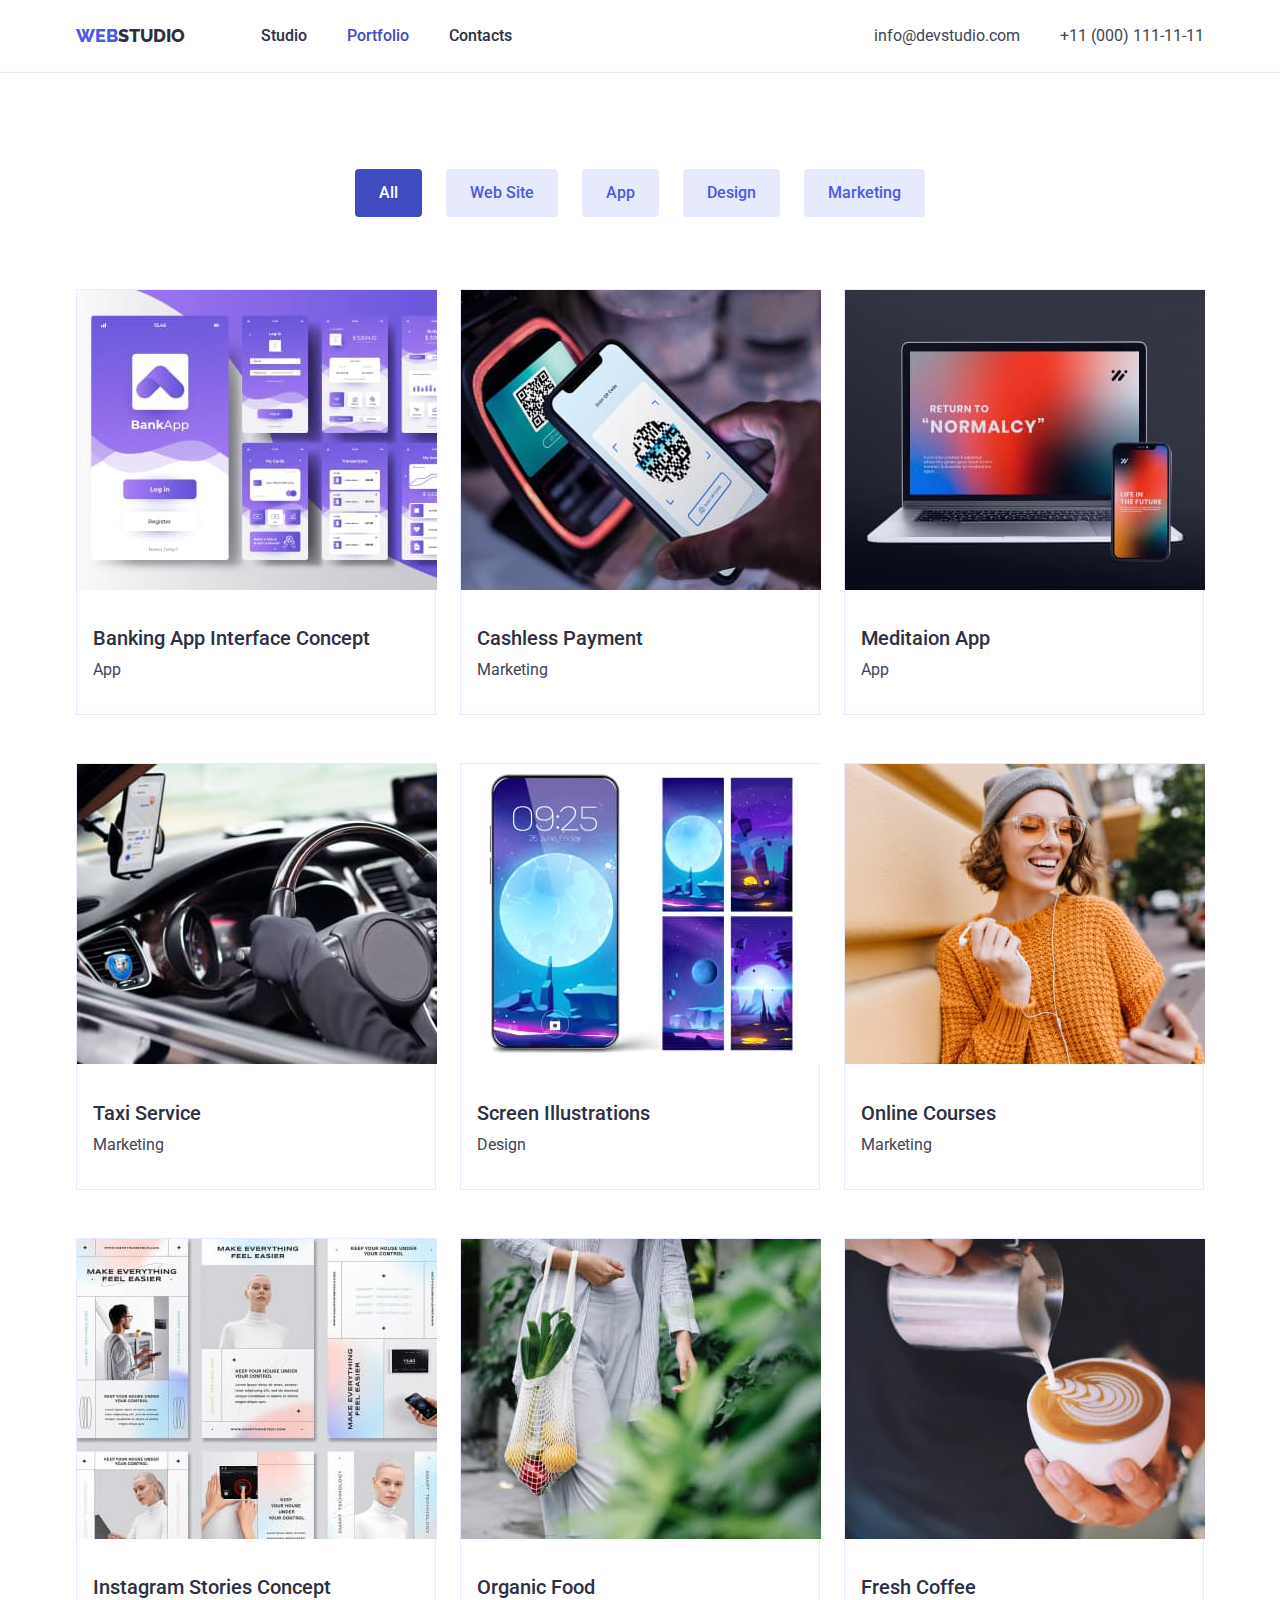
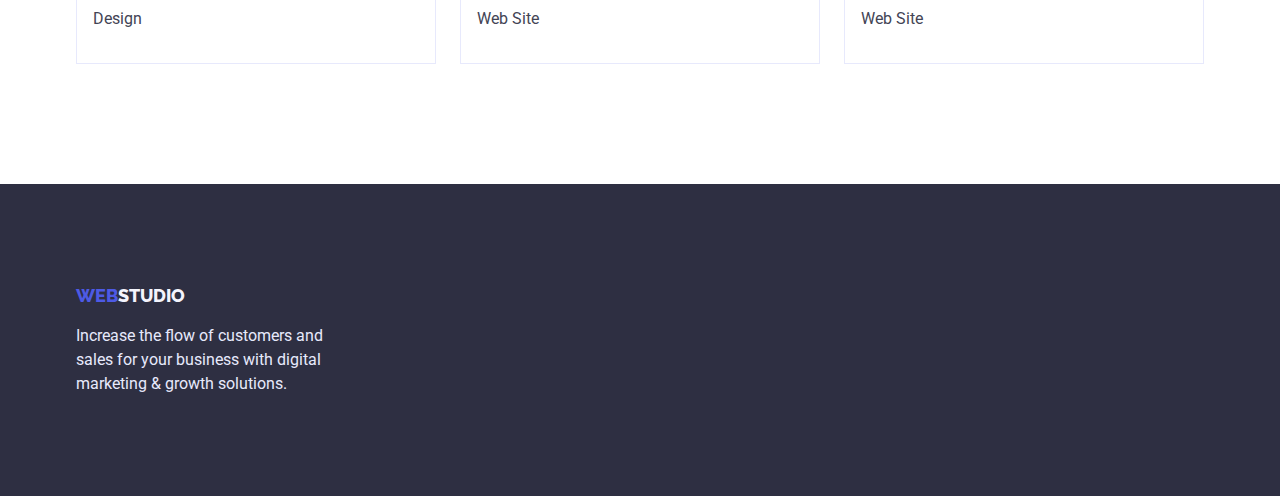
==== portfolio.html @ 3c7a26be "create" ====
<!DOCTYPE html>
<html lang="en">
  <head>
    <meta charset="UTF-8" />
    <meta http-equiv="X-UA-Compatible" content="IE=edge" />
    <meta name="Студия" content="Web developoment" />
    <title>Web studio</title>
    <link rel="preconnect" href="https://fonts.googleapis.com" />
    <link rel="preconnect" href="https://fonts.gstatic.com" crossorigin />
    <link
      rel="stylesheet"
      href="https://cdnjs.cloudflare.com/ajax/libs/modern-normalize/1.0.0/modern-normalize.min.css"
    />
    <link
      rel="stylesheet"
      href="https://fonts.googleapis.com/css2?family=Raleway:wght@800&family=Roboto:wght@400;500;700;900&display=swap"
    />
    <link rel="stylesheet" href="./css/styles.css" />
  </head>

  <body class="body">
    <header class="header">
      <div class="container header-container">
        <nav class="header-nav">
          <a class="logo-link logo-link-dark" href="./index.html" class="link">
            <span class="logo">Web</span>Studio</a
          >
          <ul class="list list-header">
            <li>
              <a class="header-link" href="./index.html">Studio</a>
            </li>
            <li>
              <a class="header-link active-link" href="./portfolio.html"
                >Portfolio</a
              >
            </li>
            <li>
              <a class="header-link" href="#">Contacts</a>
            </li>
          </ul>
        </nav>
        <address>
          <ul class="list list-header">
            <li>
              <a class="header-address" href="mailto:info@devstudio.com"
                >info@devstudio.com</a
              >
            </li>
            <li>
              <a class="header-address" href="tel:+110001111111"
                >+11 (000) 111-11-11</a
              >
            </li>
          </ul>
        </address>
      </div>
    </header>

    <main>
      <section class="section portfolio">
        <div class="container">
          <h1 class="hidden">Portfolio</h1>
          <ul class="list button-list">
            <li>
              <button class="button-filter button-default" type="button">
                All
              </button>
            </li>
            <li>
              <button class="button-filter" type="button">Web Site</button>
            </li>
            <li><button class="button-filter" type="button">App</button></li>
            <li><button class="button-filter" type="button">Design</button></li>
            <li>
              <button class="button-filter" type="button">Marketing</button>
            </li>
          </ul>

          <ul class="list list-portfolio">
            <li class="link-none-decor">
              <a class="link-none-outline" href="#">
                <img 
                  src="./images/prtfl09.jpg"
                  alt="Ряд скриншотов банковского приложения для смартфона"
                  width="360"
                />
                <div class="portfolio-descript">
                  <h3 class="subtitle-portfolio">
                    Banking App Interface Concept
                  </h3>
                  <p class="text-portfolio">App</p>
                </div>
              </a>
            </li>
            <li class="link-none-decor">
              <a class="link-none-outline" href="#">
                <img
                  src="./images/prtfl08.jpg"
                  alt="Рука подносит смартфон для бесконтактной оплаты к терминалу"
                  width="360"
                />
                <div class="portfolio-descript">
                  <h3 class="subtitle-portfolio">Cashless Payment</h3>
                  <p class="text-portfolio">Marketing</p>
                </div>
              </a>
            </li>
            <li class="link-none-decor">
              <a class="link-none-outline" href="#">
                <img
                  src="./images/prtfl07.jpg"
                  alt="Открытый ноутбук и смартфон рядом с одинаковыми открытыми приложениями"
                  width="360"
                />
                <div class="portfolio-descript">
                  <h3 class="subtitle-portfolio">Meditaion App</h3>
                  <p class="text-portfolio">App</p>
                </div>
              </a>
            </li>
            <li class="link-none-decor">
              <a class="link-none-outline" href="#">
                <img
                  src="./images/prtfl06.jpg"
                  alt="Часть водительского места авто: руки на руле, смартфон с маршрутом"
                  width="360"
                />
                <div class="portfolio-descript">
                  <h3 class="subtitle-portfolio">Taxi Service</h3>
                  <p class="text-portfolio">Marketing</p>
                </div>
              </a>
            </li>
            <li class="link-none-decor">
              <a class="link-none-outline" href="#">
                <img
                  src="./images/prtfl05.jpg"
                  alt="Несколько разноразмерных иллюстраций для смартфона в сказочно-фиолетовом стиле"
                  width="360"
                />
                <div class="portfolio-descript">
                  <h3 class="subtitle-portfolio">Screen Illustrations</h3>
                  <p class="text-portfolio">Design</p>
                </div>
              </a>
            </li>
            <li class="link-none-decor">
              <a class="link-none-outline" href="#">
                <img
                  src="./images/prtfl04.jpg"
                  alt="Девушка в наушниках на улице радостно общается через смартфон"
                  width="360"
                />
                <div class="portfolio-descript">
                  <h3 class="subtitle-portfolio">Online Courses</h3>
                  <p class="text-portfolio">Marketing</p>
                </div>
              </a>
            </li>
            <li class="link-none-decor">
              <a class="link-none-outline" href="#">
                <img
                  src="./images/prtfl03.jpg"
                  alt="Несколько Инстаграм-страниц единого светлого стиля"
                  width="360"
                />
                <div class="portfolio-descript">
                  <h3 class="subtitle-portfolio">Instagram Stories Concept</h3>
                  <p class="text-portfolio">Design</p>
                </div>
              </a>
            </li>
            <li class="link-none-decor">
              <a class="link-none-outline" href="#">
                <img
                  src="./images/prtfl02.jpg"
                  alt="Дама несет свежие овощи и фрукты в сетчатой сумке"
                  width="360"
                />
                <div class="portfolio-descript">
                  <h3 class="subtitle-portfolio">Organic Food</h3>
                  <p class="text-portfolio">Web Site</p>
                </div>
              </a>
            </li>
            <li class="link-none-decor">
              <a class="link-none-outline" href="#">
                <img
                  src="./images/prtfl01.jpg"
                  alt="Руки, добавляющие взбитое молоко в чашку с кофе"
                  width="360"
                />
                <div class="portfolio-descript">
                  <h3 class="subtitle-portfolio">Fresh Coffee</h3>
                  <p class="text-portfolio">Web Site</p>
                </div>
              </a>
            </li>
          </ul>
        </div>
      </section>
    </main>

    <footer class="footer">
      <div class="container">
        <a class="logo-link logo-link-light" href="./index.html" class="link">
          <span class="logo">Web</span>Studio</a
        >
        <p class="footer-text">
          Increase the flow of customers and sales for your business with
          digital marketing & growth solutions.
        </p>
      </div>
    </footer>
  </body>
</html>
---- css/styles.css ----
:root {
    --color-dark: #2E2F42;          /* NAVY BLUE */
    --color-text: #434455;          /* SLATE*/
    --color-primary-brand: #4D5AE5; /* IRIS */
    --pressed-state: #404BBF;       /* OCEAN */
    --color-accent: #E7E9FC;        /* CORNFLOWER */
    --color-light: #F4F4FD;
    --color-inverted: #FFFFFF;
}
* 
*::before
*::after{
    margin: 0;
    padding: 0;
    box-sizing: border-box;
}

p,
h1,
h2,
h3,
h4 {
    margin-top: 0px;
    margin-bottom: 0px;
}

body {
    font-family: 'Roboto', sans-serif;
    font-size: 16px;
    color: var(--color-text);
    background-color: var(--color-inverted);
}

ul {
    margin: 0;
    padding: 0;
}

.container{
    width: 100%;
    max-width: 1158px;
    margin: 0 auto;
    padding: 0 15px;
}

.img {
    display: block;
    max-width: 100%;
}

/* ===================================== HEADER */

.header{
    border-bottom-width: 1px;
    border-bottom-style: solid;
    border-bottom-color: var(--color-accent);
}

.header-container{
    display: flex;
    align-items: center;
    gap: 40px;
}

.header-nav {
    display: flex;
    align-items: center;
    flex-grow: 1;
    gap: 76px;
}

.logo {
    color: var(--color-primary-brand);
}

.logo-link {
    font-family: "Raleway";
    font-size: 18px;
    font-weight: 800;
    line-height: 1.3;
    text-transform:uppercase;
    text-decoration: none;  
}

.logo-link-dark {
    color: var(--color-dark);
}

.logo-link-light {
    color: var(--color-light);
}

.list {
    display: flex;
    list-style-type: none;
    gap: 24px;
}

.list-header {
    gap: 40px;
}

.header-link {
    display: block;
    padding-top: 24px;
    padding-bottom: 24px;

    color: var(--color-dark);
    font-weight: 500;
    line-height: 1.5;
    text-decoration: none;
}

.header-link:hover, 
.header-link:focus {
    color: var(--pressed-state);
}

.active-link {
    color: var(--pressed-state);
}

.header-address {
    display: block;
    padding-top: 24px;
    padding-bottom: 24px;
        
    color: var(--color-text);
    line-height: 1.5;
    font-style: normal;
    text-decoration: none;
}

.header-address:hover,
.header-address:focus {
    color: var(--pressed-state);
}

/* ===================================== HERO */
.section {
    display: block;
    padding-top: 120px;
}

.hero {
    background-color: var(--color-dark);
    text-align: center;
    padding: 188px 0px;
}

.hero-title {
    font-size: 56px;
    font-weight: 700;
    line-height: 1.1;
    color: var(--color-inverted);
    max-width: 496px;
    margin: auto;
    margin-bottom: 48px;
    text-align: center;
}

.button {
    width: 169px;
    padding: 16px 32px;
    font-family: inherit;
    font-weight: 500;
    line-height: 1.5;
    color: var(--color-inverted);
    background: var(--color-primary-brand);
    border : var(--color-primary-brand);
    border-radius: 4px;
    cursor: pointer;
}

.button:hover,
.button:focus {
    background: var(--pressed-state)
}

.button-filter {
    font-family: inherit;
    font-weight: 500;
    line-height: 1.5;
    color: var(--color-primary-brand);
    background: var(--color-accent);
    border: 1px;
    border-radius: 4px;
    cursor: pointer;
    padding: 12px 24px;
}

.button-default {
    color: var(--color-inverted);
    background: var(--pressed-state);
}

.button-filter:hover,
.button-filter:focus {
    color: var(--color-inverted);
    background: var(--pressed-state);
}

/* ===================================== ADVANTAGE */

.hidden {
    position: absolute;
    white-space: nowrap;
    width: 1px;
    height: 1px;
    overflow: hidden;
    border: 0;
    padding: 0;
    clip: rect(0 0 0 0);
    clip-path: inset(50%);
    margin: -1px;
}

.list-advantage {
    /*gap: 24px;*/
}

.list-advantage-item {
    width: calc((100% - 72px) / 4);
}

/* ===================================== WHAT ARE WE DOING */
.activities{
    padding-bottom: 120px;
}

.list-item-activity{
    width: calc((100% - 48px) / 3);
}

/* ===================================== OUR TEAM */

.team {
    padding-bottom: 120px;
    background-color: var(--color-light);
}

.worker-list {
    display: flex;
    /*flex-wrap: wrap;*/
    gap: 24px;
}

 .list-item-team{
    width: calc((100% - 72px) / 4);
    background-color: var(--color-inverted);
 }

.worker-descript {
    text-align: center;
    padding: 32px 16px;
}

.image-with-bachground{
    display: block;
    max-width: 100%;
    background: var(--color-accent);
    border: 1px solid var(--color-accent);
}

.title {
    font-weight: 700;
    font-size: 36px;
    line-height: 1.1;
    color: var(--color-dark);
    text-transform: capitalize;
    text-align: center;
    margin-bottom: 72px;
}

.subtitle {
    font-weight: 500;
    font-size: 20px;
    line-height: 1.2;
    color: var(--color-dark);
    margin-bottom: 8px;
}

.link-none-decor{
    text-decoration: none;
    width: calc((100% - 48px) / 3);
    border: 1px solid var(--color-accent);
}

/* ===================================== PORTFOLIO */
.portfolio{
    padding-top: 96px;
    padding-bottom: 120px;
}

.subtitle-portfolio {
    font-weight: 500;
    font-size: 20px;
    line-height: 1.2;
    color: var(--color-dark);
    margin-bottom: 8px;
}

.text-portfolio {
    line-height: 1.5;
    color: var(--color-text);
}

.button-list {
    justify-content: center;
    margin-bottom: 72px;  
}

.list-portfolio {
    display: flex;
    flex-wrap: wrap;
    row-gap: 48px;
    column-gap: 24px;
}

.portfolio-descript{
    padding: 32px 16px;
}

.link-none-outline {
    display: block;
    text-decoration: none;
}

/* ===================================== FOOTER*/

.footer {
    background-color: var(--color-dark);
    padding: 100px 0;
}

.footer-text {
    line-height: 1.5;
    color: var(--color-accent);
    max-width: 254px;
    margin-top: 16px;
}
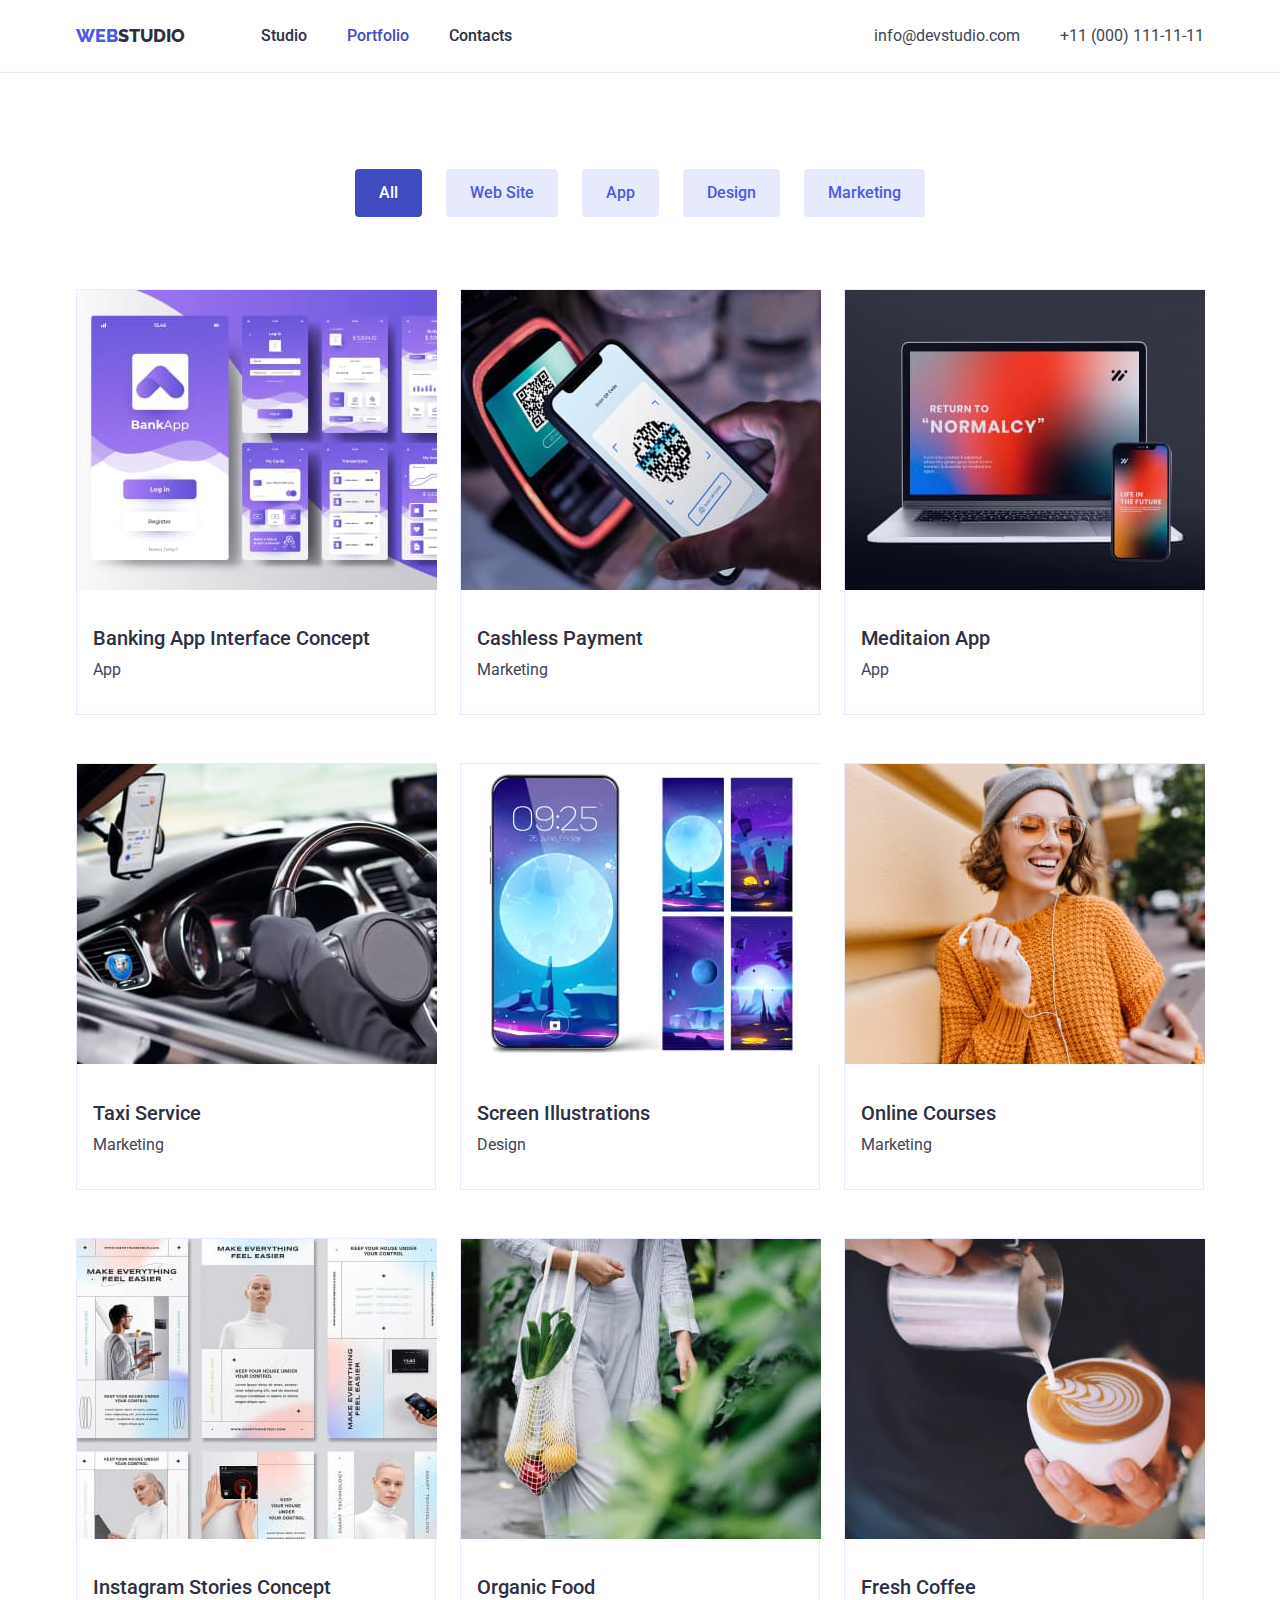
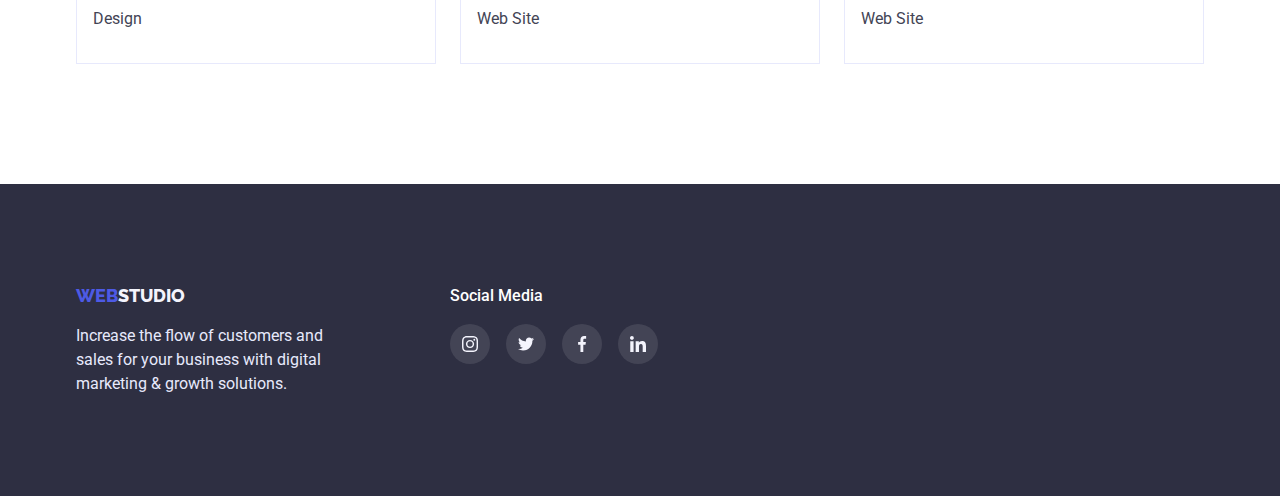
==== commit 49176532: "dev" ====
--- a/portfolio.html
+++ b/portfolio.html
@@ -201,16 +201,53 @@
       </section>
     </main>
 
-    <footer class="footer">
-      <div class="container">
-        <a class="logo-link logo-link-light" href="./index.html" class="link">
-          <span class="logo">Web</span>Studio</a
-        >
-        <p class="footer-text">
-          Increase the flow of customers and sales for your business with
-          digital marketing & growth solutions.
-        </p>
+       <footer class="footer">
+      <div class="container footer-container">
+        <div class="footer-logo">
+          <a class="logo-link logo-link-light" href="./index.html" class="link">
+            <span class="logo">Web</span>Studio</a
+          >
+          <p class="footer-text">
+            Increase the flow of customers and sales for your business with
+            digital marketing & growth solutions.
+          </p>
+        </div>
+
+        <div >
+          <p class="footer-title">Social Media</p>
+          <ul class="list media-list">
+            <li>
+              <a class="social-link social-link-dark" href="#">
+                <svg class="social-icon">
+                  <use href="/images/icons.svg#instagram"></use>
+                </svg>
+              </a>
+            </li>
+            <li>
+              <a class="social-link social-link-dark" href="#">
+                <svg class="social-icon">
+                  <use href="/images/icons.svg#twitter"></use>
+                </svg>
+              </a>
+            </li>
+            <li>
+              <a class="social-link social-link-dark" href="#">
+                <svg class="social-icon">
+                  <use href="/images/icons.svg#facebook"></use>
+                </svg>
+              </a>
+            </li>
+            <li>
+              <a class="social-link social-link-dark" href="#">
+                <svg class="social-icon">
+                  <use href="/images/icons.svg#linkedin"></use>
+                </svg>
+              </a>
+            </li>
+          </ul>
+        </div>
       </div>
     </footer>
+
   </body>
 </html>
--- a/css/styles.css
+++ b/css/styles.css
@@ -3,9 +3,12 @@
     --color-text: #434455;          /* SLATE*/
     --color-primary-brand: #4D5AE5; /* IRIS */
     --pressed-state: #404BBF;       /* OCEAN */
-    --color-accent: #E7E9FC;        /* CORNFLOWER */
-    --color-light: #F4F4FD;
-    --color-inverted: #FFFFFF;
+    --color-accent: #E7E9FC;        /* CORNFLOWER */ 
+    --color-light: #F4F4FD;         /* CLOUD */
+    --color-inverted: #FFFFFF;  
+    --color-border-light: #8E8F99;  /* LIGHT SLATE */
+    --color-success: #31D0AA;        /* GREEN */
+    --color-dark-button: rgba(255, 255, 255, 0.1);
 }
 * 
 *::before
@@ -142,10 +145,27 @@
     padding-top: 120px;
 }
 
+.overlay{
+    background-image: url("/images/people-office.jpg");
+    /*margin-left: auto;
+    margin-top: auto;*/
+    /*max-width: 1140;
+    height: 600;*/
+    /*background-repeat: no-repeat;*/
+    background-size: cover;
+    background-position: center;
+}
+
 .hero {
-    background-color: var(--color-dark);
     text-align: center;
     padding: 188px 0px;
+    background-color: var(--color-dark);
+
+    background-image: linear-gradient(rgb(46,47,66, 0.7) , rgb(46, 47, 66, 0.7)),
+    url("/images/people-office.jpg");
+    background-size: 1440px auto; 
+    background-position: center;
+    background-repeat: no-repeat;
 }
 
 .hero-title {
@@ -215,13 +235,21 @@
     margin: -1px;
 }
 
-.list-advantage {
-    /*gap: 24px;*/
-}
-
 .list-advantage-item {
     width: calc((100% - 72px) / 4);
 }
+
+.advantage-icon{
+    width: auto;
+    height: 112px;
+    max-width: 100%;
+    background-color: var(--color-light);
+    padding-top: 24px;
+    padding-bottom: 24px;
+    border-radius: 4px;
+    margin-bottom: 8px;
+}
+
 
 /* ===================================== WHAT ARE WE DOING */
 .activities{
@@ -248,6 +276,8 @@
  .list-item-team{
     width: calc((100% - 72px) / 4);
     background-color: var(--color-inverted);
+    box-shadow: 0px 2px 1px 0px rgba(46, 47, 66, 0.16);
+    border-radius: 0 0 4px 4px;
  }
 
 .worker-descript {
@@ -260,6 +290,7 @@
     max-width: 100%;
     background: var(--color-accent);
     border: 1px solid var(--color-accent);
+
 }
 
 .title {
@@ -286,6 +317,57 @@
     border: 1px solid var(--color-accent);
 }
 
+.ident-list {
+    margin-top: 8px;
+    gap: inherit;
+    justify-content: space-between;
+}
+
+.social-link {
+    display: flex;
+    flex-direction: row;
+    justify-content: center;
+    align-items: center;
+    height: 40px;
+    width: 40px;
+    background-color: var(--color-primary-brand);
+    border-radius: 50%;
+}
+
+.social-icon {
+    width: 16px;
+    height: 16px;
+}
+
+/* ===================================== CUSTOMERS */
+
+.customers {
+    padding-bottom: 120px;
+}
+
+.customer-list
+{
+    display: flex;
+}
+
+.list-item-cusromers{
+    padding: 16px 32px;
+    border: 1px solid var(--color-border-light);
+    border-radius: 4px;
+}
+
+.list-item-cusromers:hover,
+.list-item-cusromers:focus {
+    border: 1px solid var(--pressed-state);
+    color: var(--pressed-state);
+    fill: var(--pressed-state);
+}
+
+.customer-icon {
+    width: 100%;
+    height: 56px;
+}
+
 /* ===================================== PORTFOLIO */
 .portfolio{
     padding-top: 96px;
@@ -333,9 +415,33 @@
     padding: 100px 0;
 }
 
+.footer-container {
+    display: flex;
+    gap: 120px;
+}
+
 .footer-text {
     line-height: 1.5;
     color: var(--color-accent);
     max-width: 254px;
     margin-top: 16px;
+}
+
+.footer-title{
+    line-height: 1.5;
+    color: var(--color-inverted);
+    font-weight: 500;
+    margin-bottom: 16px;
+}
+
+.media-list{
+    gap: 16px;
+}
+
+.social-link-dark{
+    background-color: var(--color-dark-button);}
+
+.social-link-dark:hover,
+.social-link-dark:focus{
+    background-color: var(--color-success);
 }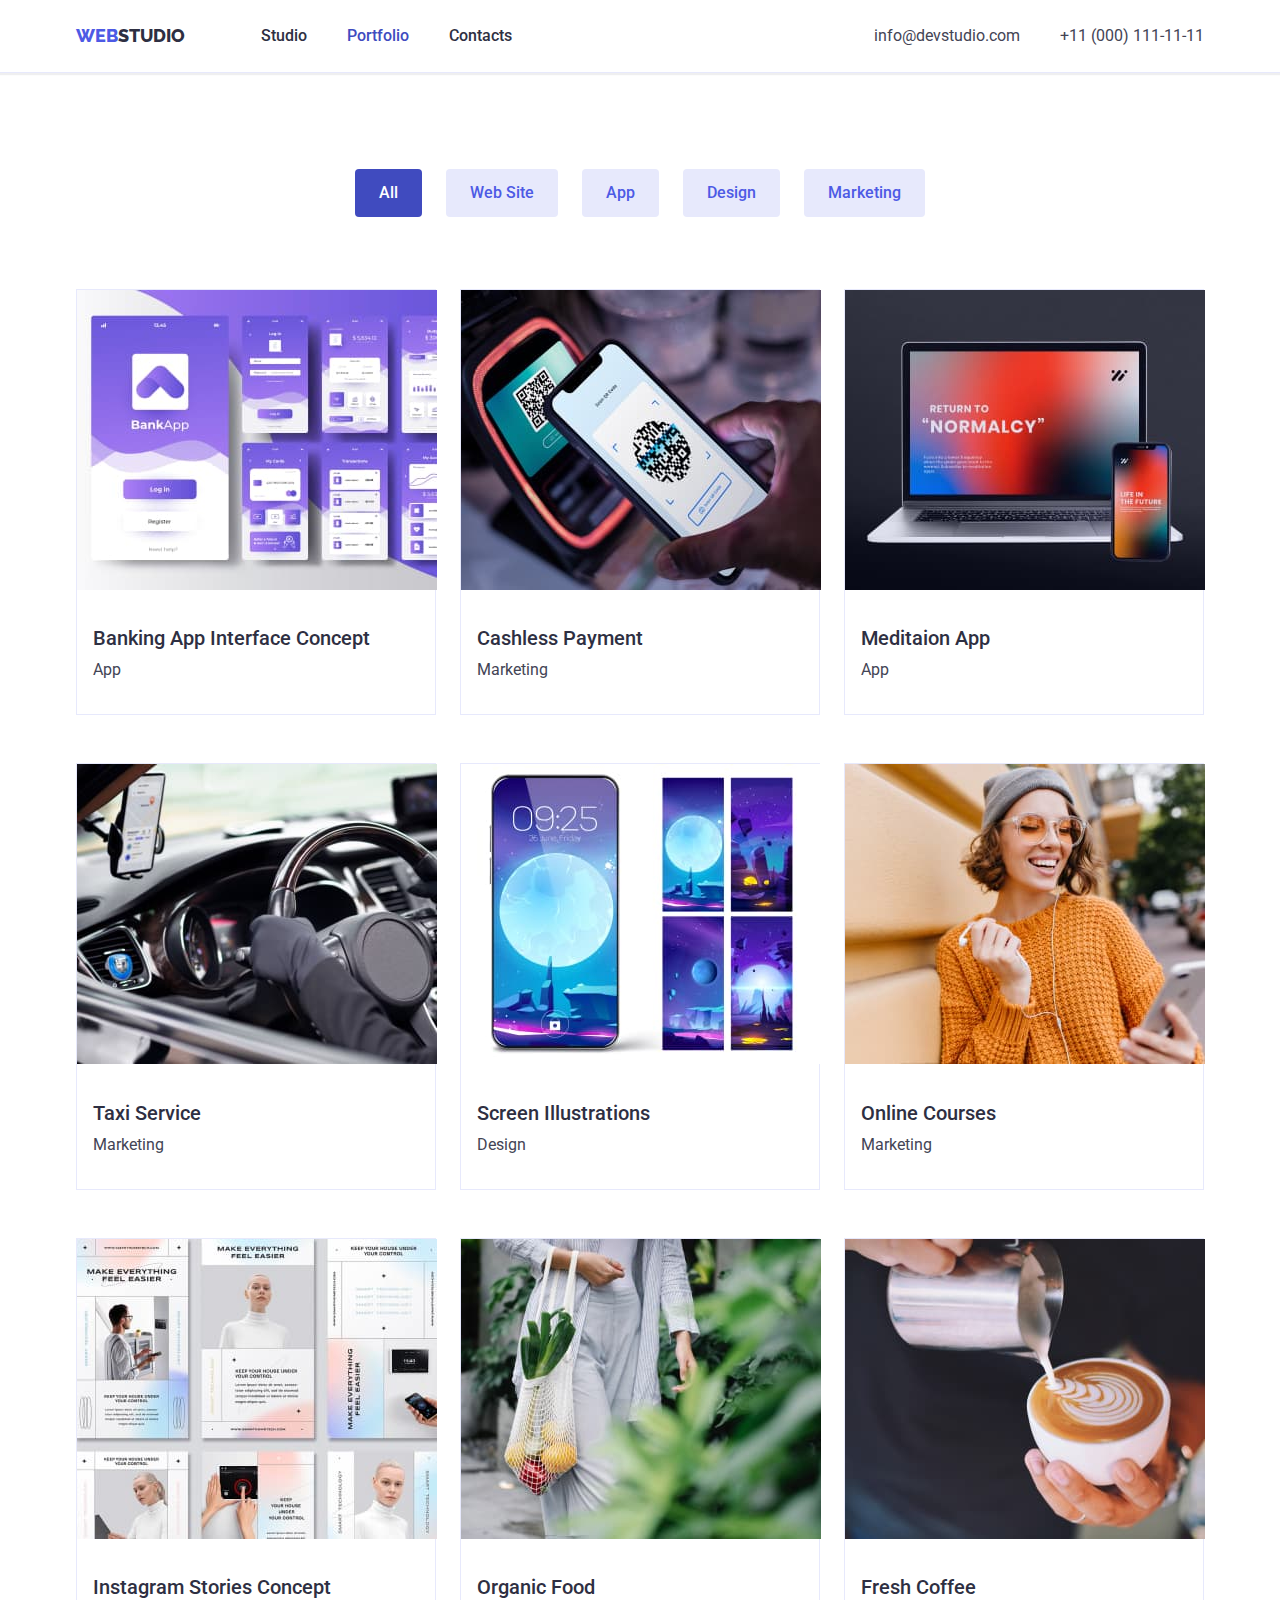
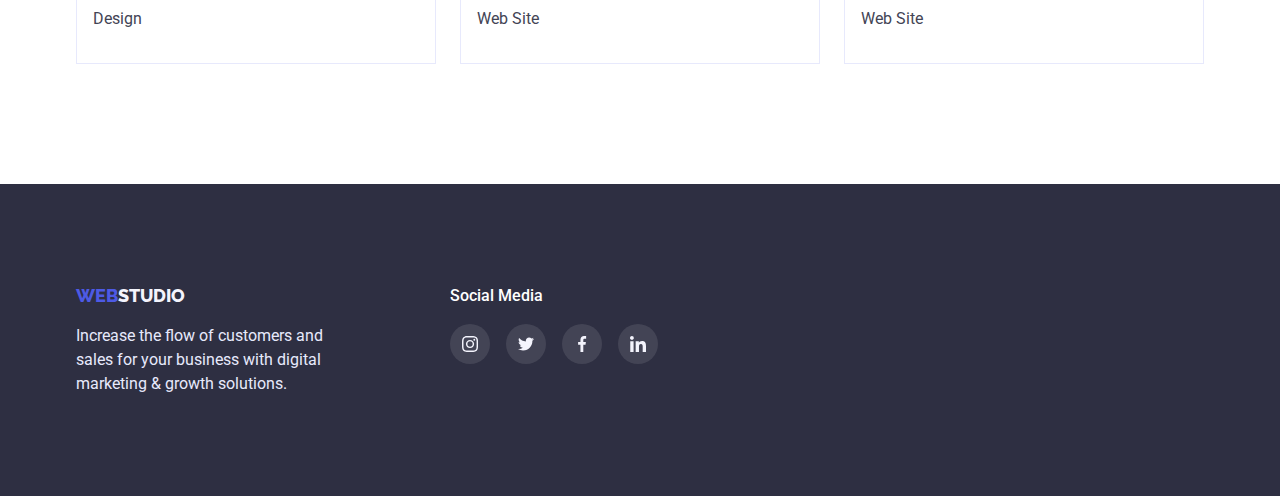
==== commit 5f17e911: "tst" ====
--- a/portfolio.html
+++ b/portfolio.html
@@ -19,7 +19,7 @@
   </head>
 
   <body class="body">
-    <header class="header">
+    <header class="header header-underline">
       <div class="container header-container">
         <nav class="header-nav">
           <a class="logo-link logo-link-dark" href="./index.html" class="link">
--- a/css/styles.css
+++ b/css/styles.css
@@ -59,6 +59,12 @@
     border-bottom-color: var(--color-accent);
 }
 
+.header-underline{
+    box-shadow: 0px 1px 6px 0px #2E2F4214;
+    box-shadow: 0px 1px 1px 0px #2E2F4229;
+    box-shadow: 0px 2px 1px 0px #2E2F4214;
+}
+
 .header-container{
     display: flex;
     align-items: center;
@@ -345,12 +351,15 @@
     padding-bottom: 120px;
 }
 
-.customer-list
-{
-    display: flex;
-}
-
-.list-item-cusromers{
+.customer-list {
+    display: flex;
+}
+
+.customer-link {
+
+}
+
+.list-item-cusromers {
     padding: 16px 32px;
     border: 1px solid var(--color-border-light);
     border-radius: 4px;
@@ -363,9 +372,15 @@
     fill: var(--pressed-state);
 }
 
+.list-item-cusromers:hover path,
+.list-item-cusromers:focus path {
+    fill: var(--pressed-state);
+}
+
 .customer-icon {
     width: 100%;
     height: 56px;
+    fill: currentColor;
 }
 
 /* ===================================== PORTFOLIO */
@@ -408,6 +423,13 @@
     text-decoration: none;
 }
 
+.link-none-outline:hover,
+.link-none-outline:active{
+    box-shadow: 0px 2px 1px 0px #2E2F4214;
+    box-shadow: 0px 1px 1px 0px #2E2F4229;
+    box-shadow: 0px 1px 6px 0px #2E2F4214;
+}
+
 /* ===================================== FOOTER*/
 
 .footer {
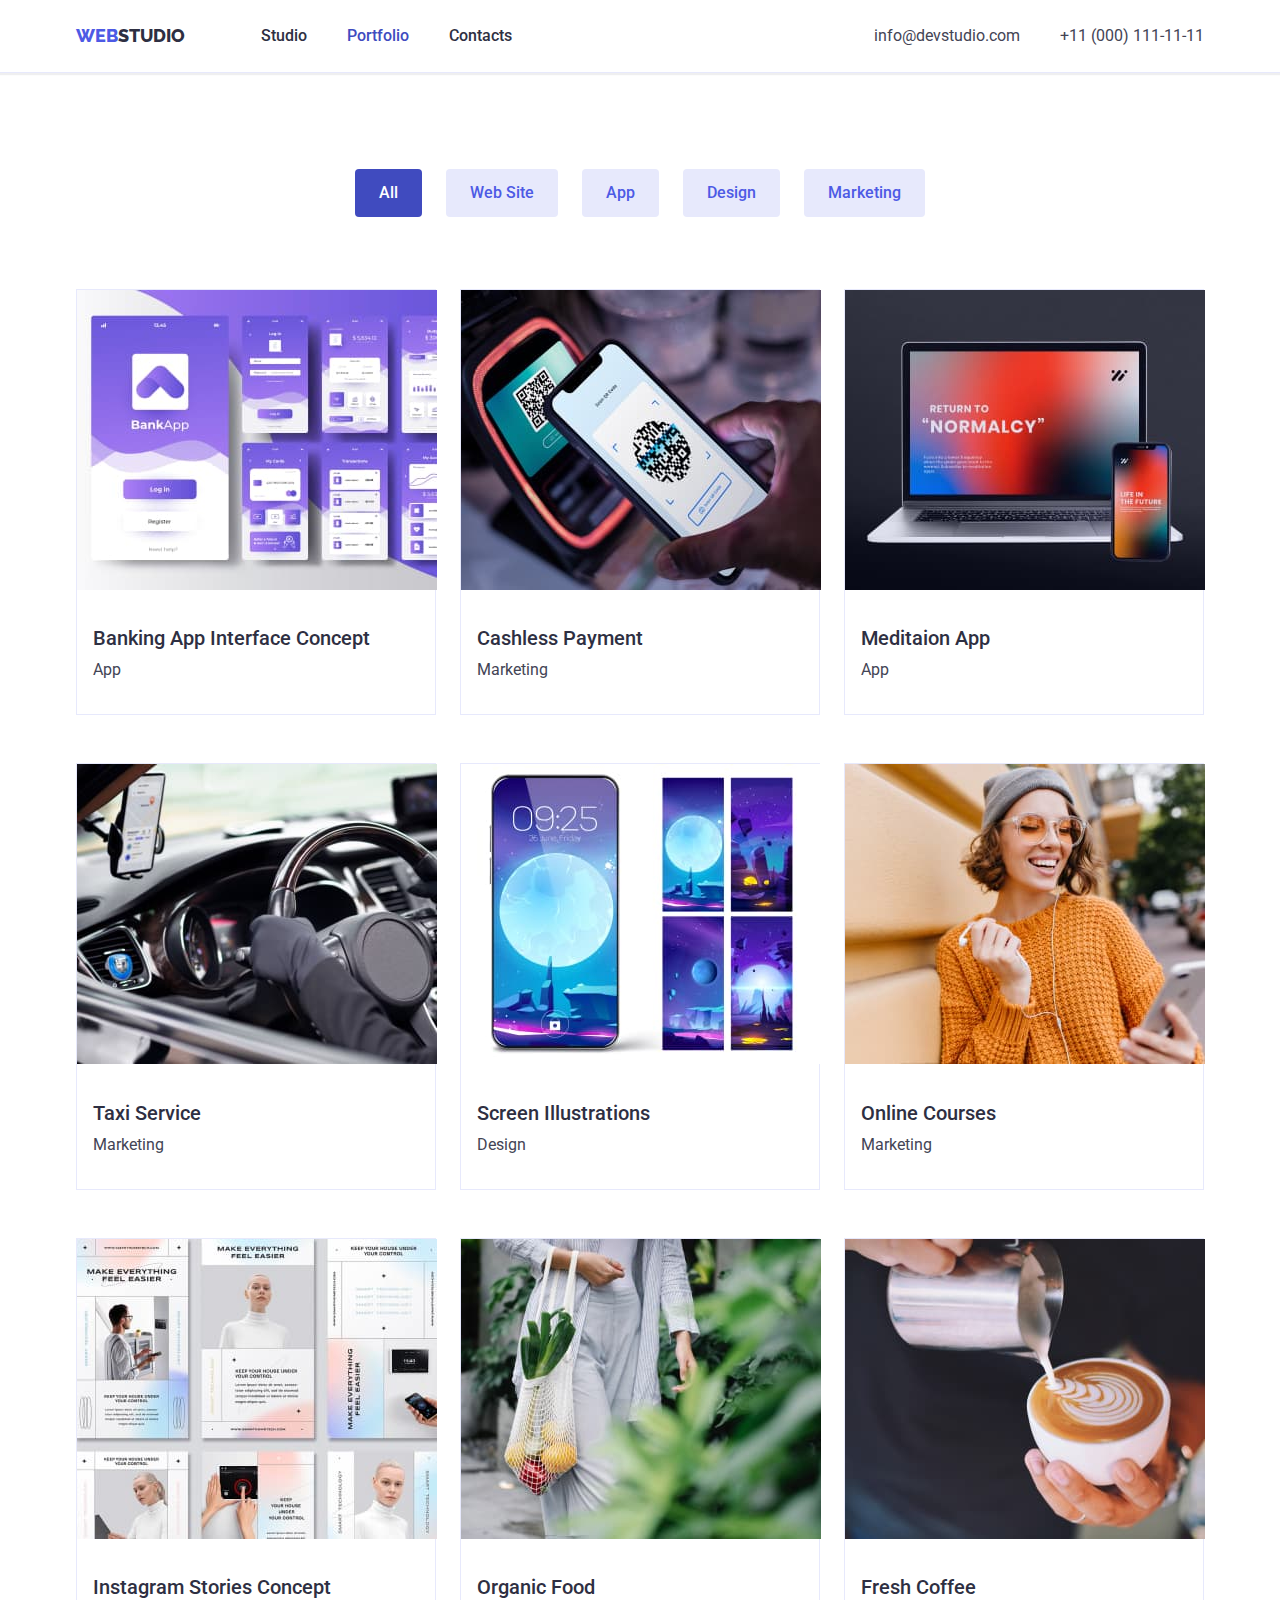
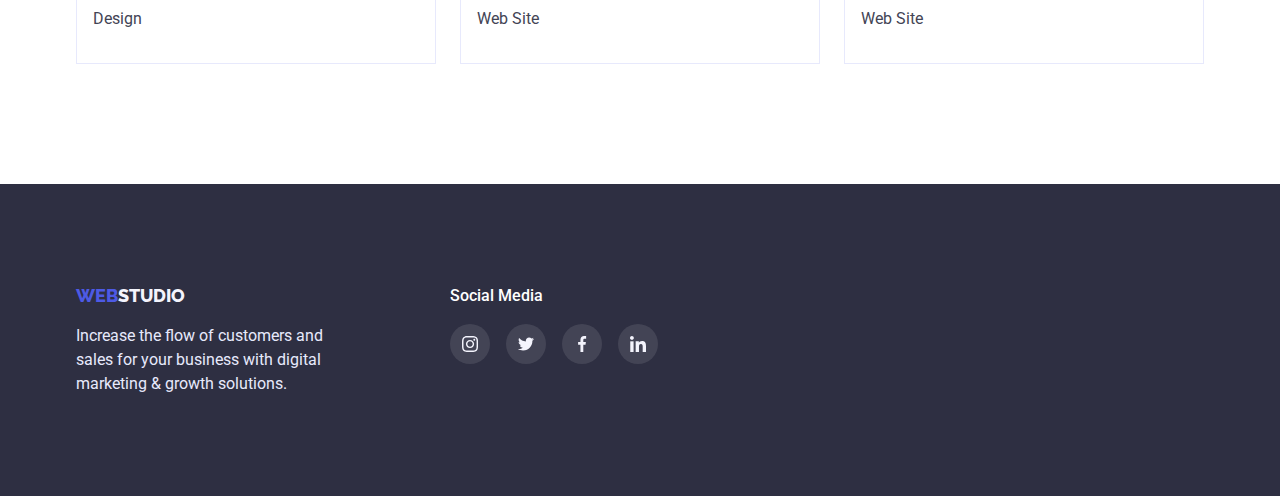
==== commit 37a51867: "tst" ====
--- a/portfolio.html
+++ b/portfolio.html
@@ -219,28 +219,28 @@
             <li>
               <a class="social-link social-link-dark" href="#">
                 <svg class="social-icon">
-                  <use href="/images/icons.svg#instagram"></use>
-                </svg>
-              </a>
-            </li>
-            <li>
-              <a class="social-link social-link-dark" href="#">
-                <svg class="social-icon">
-                  <use href="/images/icons.svg#twitter"></use>
-                </svg>
-              </a>
-            </li>
-            <li>
-              <a class="social-link social-link-dark" href="#">
-                <svg class="social-icon">
-                  <use href="/images/icons.svg#facebook"></use>
-                </svg>
-              </a>
-            </li>
-            <li>
-              <a class="social-link social-link-dark" href="#">
-                <svg class="social-icon">
-                  <use href="/images/icons.svg#linkedin"></use>
+                  <use href="./images/icons.svg#instagram"></use>
+                </svg>
+              </a>
+            </li>
+            <li>
+              <a class="social-link social-link-dark" href="#">
+                <svg class="social-icon">
+                  <use href="./images/icons.svg#twitter"></use>
+                </svg>
+              </a>
+            </li>
+            <li>
+              <a class="social-link social-link-dark" href="#">
+                <svg class="social-icon">
+                  <use href="./images/icons.svg#facebook"></use>
+                </svg>
+              </a>
+            </li>
+            <li>
+              <a class="social-link social-link-dark" href="#">
+                <svg class="social-icon">
+                  <use href="./images/icons.svg#linkedin"></use>
                 </svg>
               </a>
             </li>
--- a/css/styles.css
+++ b/css/styles.css
@@ -153,11 +153,6 @@
 
 .overlay{
     background-image: url("/images/people-office.jpg");
-    /*margin-left: auto;
-    margin-top: auto;*/
-    /*max-width: 1140;
-    height: 600;*/
-    /*background-repeat: no-repeat;*/
     background-size: cover;
     background-position: center;
 }
@@ -242,18 +237,19 @@
 }
 
 .list-advantage-item {
-    width: calc((100% - 72px) / 4);
+   display: flex;
+   align-items: center;
+   justify-content: center;
+   margin-bottom: 8px;
 }
 
 .advantage-icon{
-    width: auto;
+    /*width: max-content;*/
     height: 112px;
-    max-width: 100%;
     background-color: var(--color-light);
     padding-top: 24px;
     padding-bottom: 24px;
     border-radius: 4px;
-    margin-bottom: 8px;
 }
 
 
@@ -279,12 +275,12 @@
     gap: 24px;
 }
 
- .list-item-team{
+.list-item-team{
     width: calc((100% - 72px) / 4);
     background-color: var(--color-inverted);
     box-shadow: 0px 2px 1px 0px rgba(46, 47, 66, 0.16);
     border-radius: 0 0 4px 4px;
- }
+}
 
 .worker-descript {
     text-align: center;
@@ -340,6 +336,11 @@
     border-radius: 50%;
 }
 
+.social-link:hover,
+.social-link:focus {
+    background-color: var(--pressed-state);
+}
+
 .social-icon {
     width: 16px;
     height: 16px;
@@ -351,40 +352,33 @@
     padding-bottom: 120px;
 }
 
-.customer-list {
-    display: flex;
-}
-
 .customer-link {
-
-}
-
-.list-item-cusromers {
-    padding: 16px 32px;
+    display: flex;
+    justify-content: center;
+    align-items: center;
+    height: 88px;
     border: 1px solid var(--color-border-light);
     border-radius: 4px;
-}
-
-.list-item-cusromers:hover,
-.list-item-cusromers:focus {
+    color: var(--color-border-light);
+}
+
+.list-item-cusromers {
+    width: ((100% - 24px) / 6);
+}
+
+.customer-link:hover,
+.customer-link:focus {
+    color: var(--pressed-state);
     border: 1px solid var(--pressed-state);
-    color: var(--pressed-state);
-    fill: var(--pressed-state);
-}
-
-.list-item-cusromers:hover path,
-.list-item-cusromers:focus path {
-    fill: var(--pressed-state);
 }
 
 .customer-icon {
-    width: 100%;
     height: 56px;
     fill: currentColor;
 }
 
 /* ===================================== PORTFOLIO */
-.portfolio{
+.portfolio {
     padding-top: 96px;
     padding-bottom: 120px;
 }
@@ -414,7 +408,7 @@
     column-gap: 24px;
 }
 
-.portfolio-descript{
+.portfolio-descript {
     padding: 32px 16px;
 }
 
@@ -449,21 +443,21 @@
     margin-top: 16px;
 }
 
-.footer-title{
+.footer-title {
     line-height: 1.5;
     color: var(--color-inverted);
     font-weight: 500;
     margin-bottom: 16px;
 }
 
-.media-list{
+.media-list {
     gap: 16px;
 }
 
-.social-link-dark{
+.social-link-dark {
     background-color: var(--color-dark-button);}
 
 .social-link-dark:hover,
-.social-link-dark:focus{
+.social-link-dark:focus {
     background-color: var(--color-success);
 }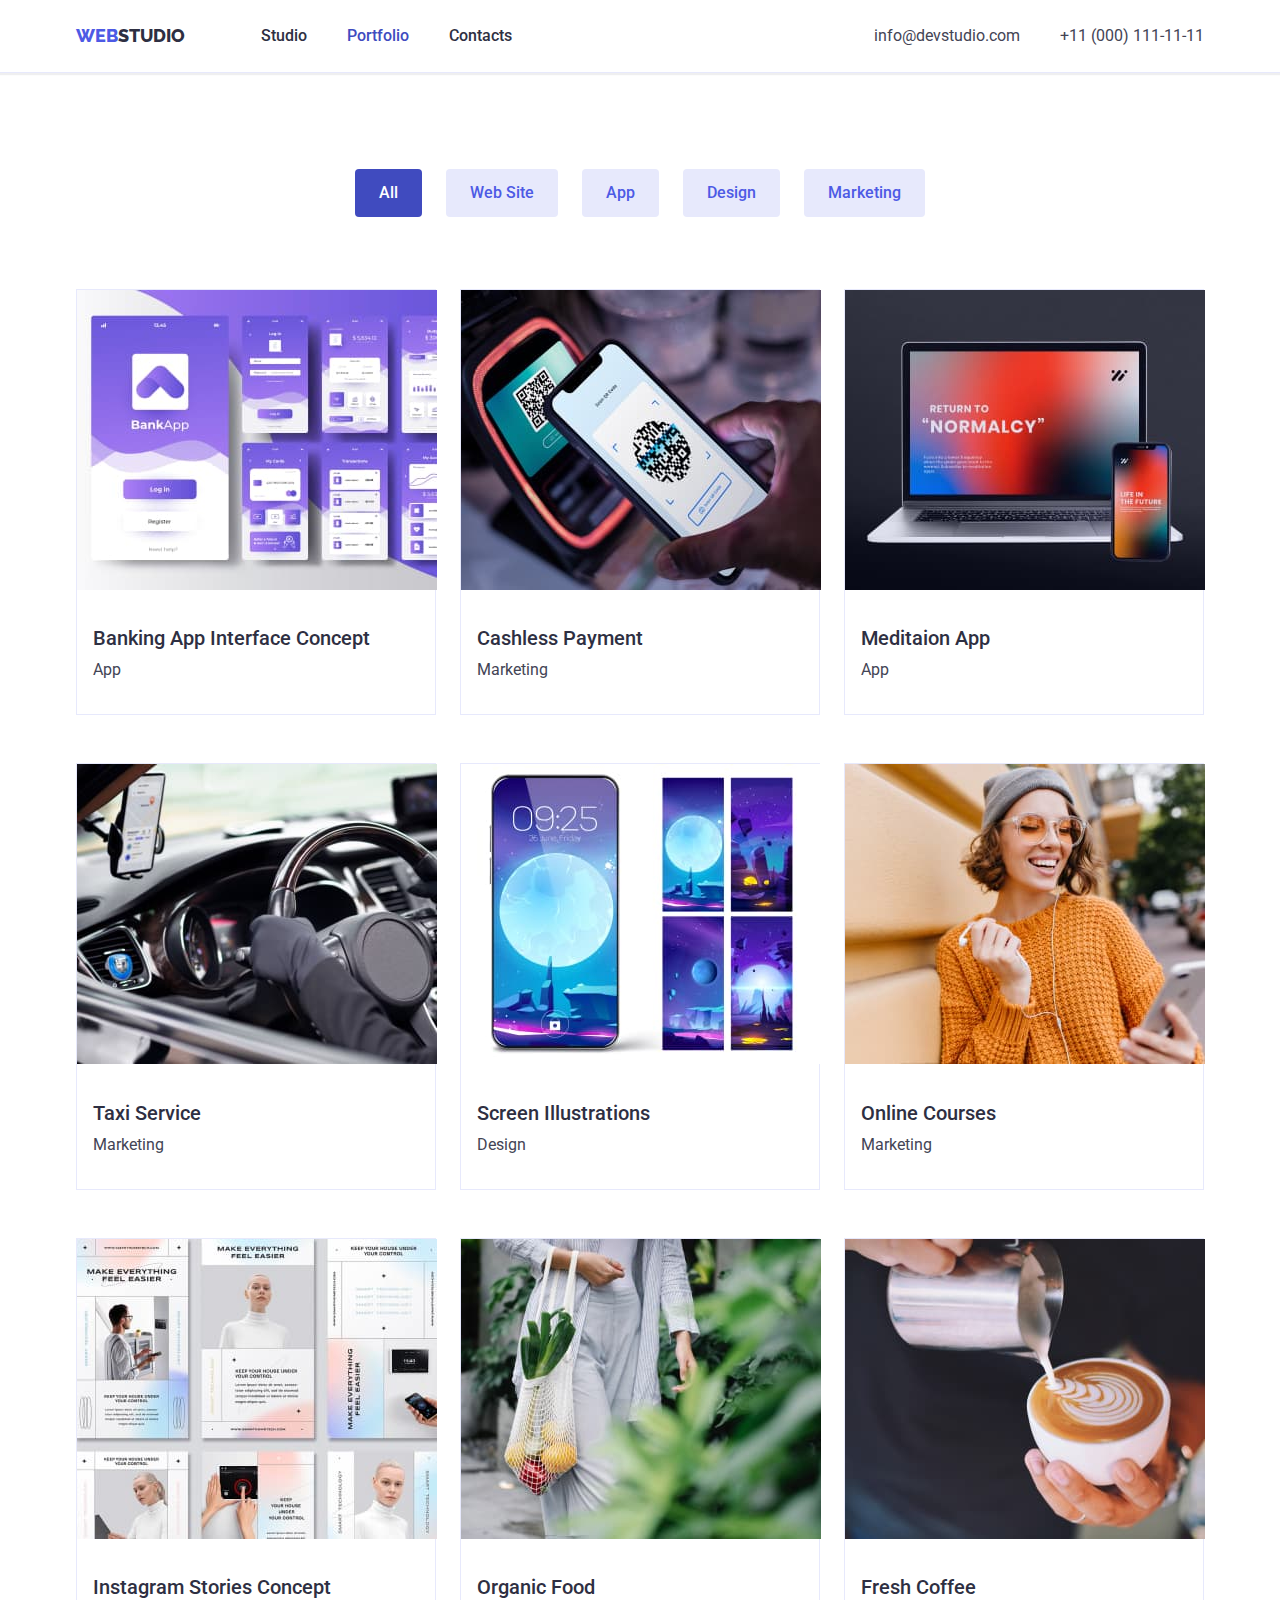
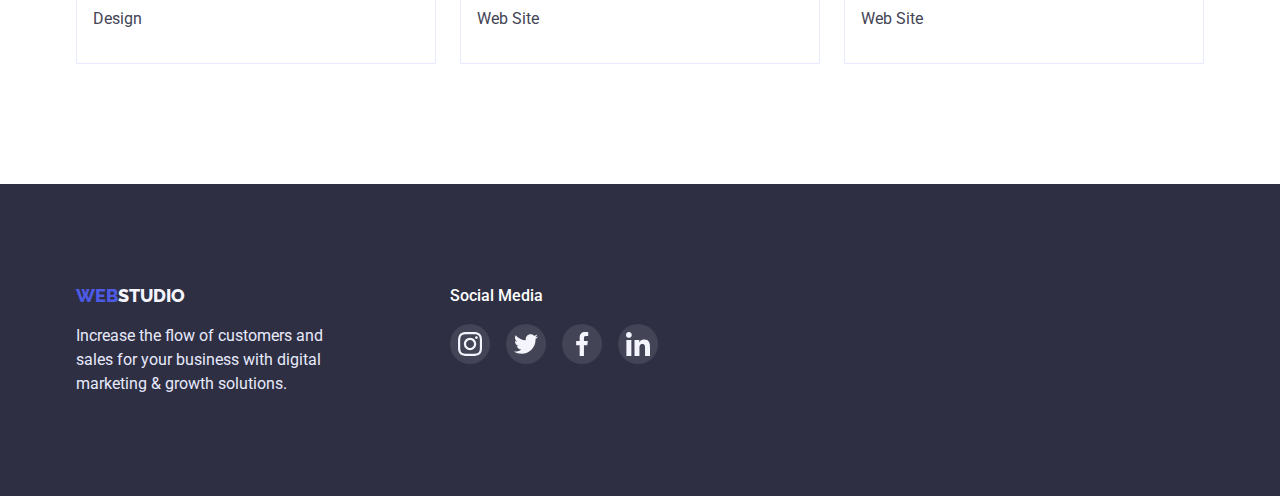
==== commit c372db6e: "tst" ====
--- a/portfolio.html
+++ b/portfolio.html
@@ -218,28 +218,28 @@
           <ul class="list media-list">
             <li>
               <a class="social-link social-link-dark" href="#">
-                <svg class="social-icon">
+                <svg class="social-icon-large">
                   <use href="./images/icons.svg#instagram"></use>
                 </svg>
               </a>
             </li>
             <li>
               <a class="social-link social-link-dark" href="#">
-                <svg class="social-icon">
+                <svg class="social-icon-large">
                   <use href="./images/icons.svg#twitter"></use>
                 </svg>
               </a>
             </li>
             <li>
               <a class="social-link social-link-dark" href="#">
-                <svg class="social-icon">
+                <svg class="social-icon-large">
                   <use href="./images/icons.svg#facebook"></use>
                 </svg>
               </a>
             </li>
             <li>
               <a class="social-link social-link-dark" href="#">
-                <svg class="social-icon">
+                <svg class="social-icon-large">
                   <use href="./images/icons.svg#linkedin"></use>
                 </svg>
               </a>
--- a/css/styles.css
+++ b/css/styles.css
@@ -87,7 +87,7 @@
     font-size: 18px;
     font-weight: 800;
     line-height: 1.3;
-    text-transform:uppercase;
+    text-transform: uppercase;
     text-decoration: none;  
 }
 
@@ -151,19 +151,18 @@
     padding-top: 120px;
 }
 
-.overlay{
+/*.overlay {
     background-image: url("/images/people-office.jpg");
     background-size: cover;
     background-position: center;
-}
+}*/
 
 .hero {
     text-align: center;
     padding: 188px 0px;
-    background-color: var(--color-dark);
-
-    background-image: linear-gradient(rgb(46,47,66, 0.7) , rgb(46, 47, 66, 0.7)),
-    url("/images/people-office.jpg");
+    /*background-color: var(--color-dark);*/
+
+    background-image: linear-gradient(rgb(46,47,66, 0.7) , rgb(46, 47, 66, 0.7)), url("../images/people-office.jpg");
     background-size: 1440px auto; 
     background-position: center;
     background-repeat: no-repeat;
@@ -240,18 +239,15 @@
    display: flex;
    align-items: center;
    justify-content: center;
+    background-color: var(--color-light);
+    border-radius: 4px;
    margin-bottom: 8px;
 }
 
 .advantage-icon{
     /*width: max-content;*/
     height: 112px;
-    background-color: var(--color-light);
-    padding-top: 24px;
-    padding-bottom: 24px;
-    border-radius: 4px;
-}
-
+}
 
 /* ===================================== WHAT ARE WE DOING */
 .activities{
@@ -363,13 +359,13 @@
 }
 
 .list-item-cusromers {
-    width: ((100% - 24px) / 6);
+    width: calc((100% - 120px) / 6);
 }
 
 .customer-link:hover,
 .customer-link:focus {
     color: var(--pressed-state);
-    border: 1px solid var(--pressed-state);
+    border-color: var(--pressed-state);
 }
 
 .customer-icon {
@@ -460,4 +456,9 @@
 .social-link-dark:hover,
 .social-link-dark:focus {
     background-color: var(--color-success);
+}
+
+.social-icon-large{
+    width: 24px;
+    height: 24px;
 }